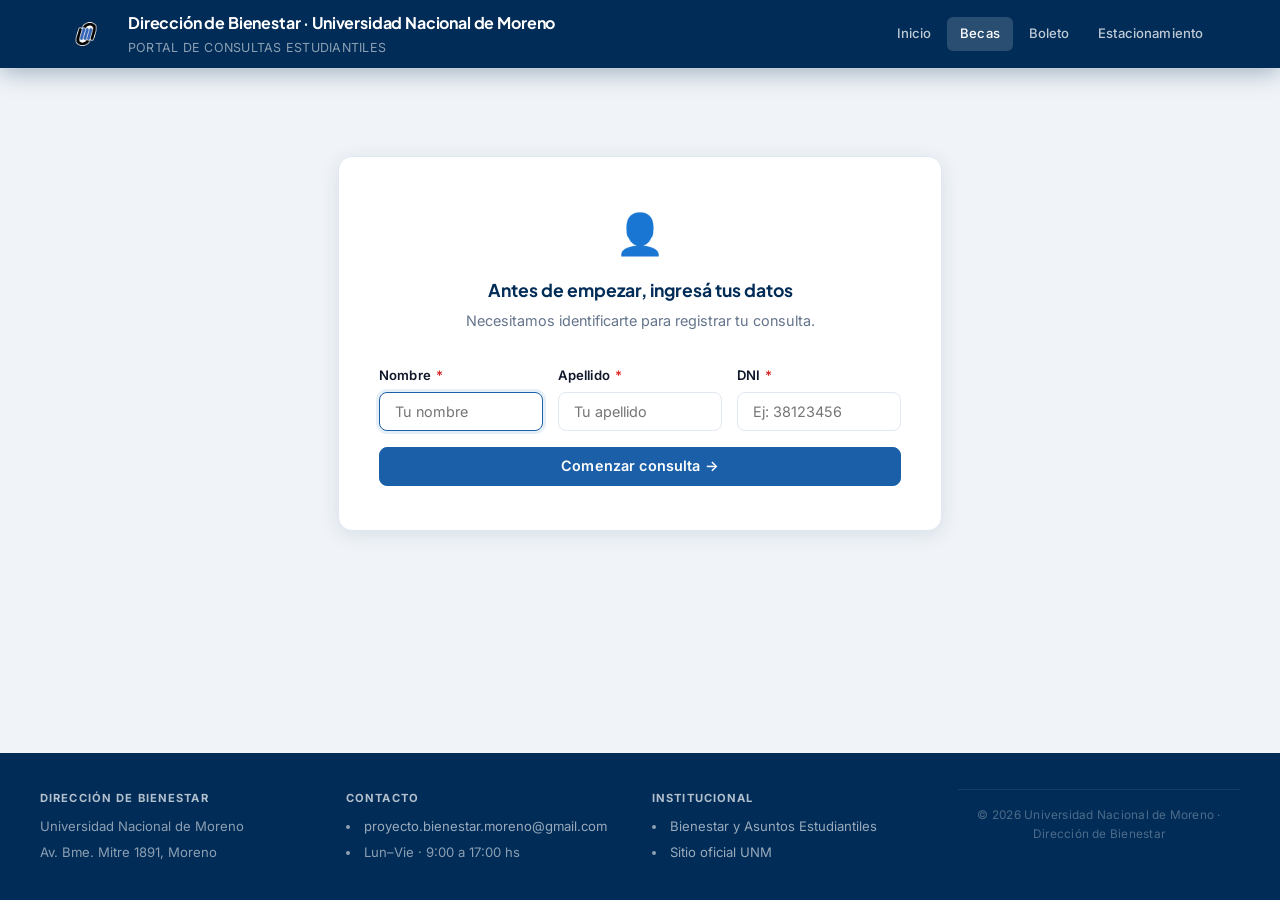
==== becas.html @ 37711847 "proyecto entero" ====
<!DOCTYPE html>
<html lang="es">
<head>
  <meta charset="UTF-8" />
  <meta name="viewport" content="width=device-width, initial-scale=1.0" />
  <title>Becas · Dirección de Bienestar · UNM</title>
  <meta name="description" content="Guía interactiva para consultas sobre becas estudiantiles en la Universidad Nacional de Moreno." />
  <link rel="stylesheet" href="css/styles.css" />
</head>
<body>

  <!-- ===== HEADER ===== -->
  <header class="site-header">
    <div class="header-inner">
      <img
        src="logo.png"
        alt="Universidad Nacional de Moreno"
        class="header-logo"
        onerror="this.style.display='none'; document.getElementById('logo-placeholder').style.display='flex';"
      />
      <div id="logo-placeholder" class="header-logo-placeholder" style="display:none;">🎓</div>
      <div class="header-titles">
        <div class="title">Dirección de Bienestar · Universidad Nacional de Moreno</div>
        <div class="subtitle">Portal de Consultas Estudiantiles</div>
      </div>
      <nav class="header-nav" aria-label="Navegación principal">
        <a href="index.html">Inicio</a>
        <a href="becas.html" class="active">Becas</a>
        <a href="boleto.html">Boleto</a>
        <a href="estacionamiento.html">Estacionamiento</a>
      </nav>
      <button class="header-menu-btn" id="menu-btn" aria-label="Abrir menú">
        <span></span><span></span><span></span>
      </button>
    </div>
  </header>
  <nav class="mobile-nav" id="mobile-nav" aria-label="Menú mobile">
    <a href="index.html">Inicio</a>
    <a href="becas.html" class="active">Becas</a>
    <a href="boleto.html">Boleto</a>
    <a href="estacionamiento.html">Estacionamiento</a>
  </nav>

  <!-- ===== MAIN ===== -->
  <main>
    <div class="wizard-page">

      <!-- Volver -->
      <div id="wizard-wrapper">

      <button class="wizard-back" onclick="history.back()" aria-label="Volver a la página anterior">
        Volver
      </button>

      <!-- Título del flujo -->
      <div class="wizard-header">
        <h2>🎓 Becas Estudiantiles</h2>
        <p>Respondé las siguientes preguntas para saber si cumplís los requisitos y cómo inscribirte.</p>
      </div>

      <!-- Contenedor del wizard (se renderiza con JS) -->
      <div id="wizard-container" aria-live="polite"></div>

      <!-- Formulario de escalada: solo descripción (datos ya cargados al inicio) -->
      <section id="contact-form-section" class="form-section hidden" aria-label="Formulario de contacto">
        <h3>Contactar a la Dirección de Bienestar</h3>
        <p>Describí tu consulta y el equipo se comunicará con vos a la brevedad.</p>

        <form id="contact-form" novalidate>
          <!-- Campos ocultos prellenados por JS con los datos de sesión -->
          <input type="hidden" name="nombre"   />
          <input type="hidden" name="apellido" />
          <input type="hidden" name="dni"      />
          <input type="hidden" name="area" value="Becas" />

          <div class="form-grid">
            <div class="form-group full">
              <label for="descripcion">¿Cuál es tu consulta? <span class="req">*</span></label>
              <textarea id="descripcion" name="descripcion" rows="5"
                placeholder="Describí tu consulta sobre becas con el mayor detalle posible..." required></textarea>
              <span class="field-error" data-error="descripcion">Describí tu consulta.</span>
            </div>
          </div>

          <div class="form-submit">
            <button type="submit" class="btn btn-primary">Enviar consulta</button>
            <span class="form-mail-hint">
              O escribinos a
              <a href="mailto:proyecto.bienestar.moreno@gmail.com">proyecto.bienestar.moreno@gmail.com</a>
            </span>
          </div>
        </form>

        <div class="form-confirm" role="alert" aria-live="polite">
          <span class="confirm-icon">✅</span>
          <h3>¡Consulta recibida!</h3>
          <p>Tu consulta fue registrada. El equipo de Bienestar se comunicará con vos a la brevedad.</p>
          <a href="index.html" class="btn btn-outline mt-2">Volver al inicio</a>
        </div>
      </section>

      <!-- Volver al inicio siempre disponible -->
      <div class="text-center mt-3">
        <a href="index.html" class="btn btn-ghost btn-sm">← Volver al inicio</a>
      </div>

      </div><!-- fin #wizard-wrapper -->

    </div>
  </main>

  <!-- ===== FOOTER ===== -->
  <footer class="site-footer" role="contentinfo">
    <div class="footer-inner">
      <div class="footer-col">
        <h4>Dirección de Bienestar</h4>
        <p>Universidad Nacional de Moreno</p>
        <p>Av. Bme. Mitre 1891, Moreno</p>
      </div>
      <div class="footer-col">
        <h4>Contacto</h4>
        <li><a href="mailto:proyecto.bienestar.moreno@gmail.com">proyecto.bienestar.moreno@gmail.com</a></li>
        <li>Lun–Vie · 9:00 a 17:00 hs</li>
      </div>
      <div class="footer-col">
        <h4>Institucional</h4>
        <li><a href="https://www.unm.edu.ar/?extension=bienestar-y-asuntos-estudiantiles" target="_blank" rel="noopener">Bienestar y Asuntos Estudiantiles</a></li>
        <li><a href="https://www.unm.edu.ar" target="_blank" rel="noopener">Sitio oficial UNM</a></li>
      </div>
    <div class="footer-bottom">
      © <span id="year"></span> Universidad Nacional de Moreno · Dirección de Bienestar
    </div>
  </footer>

  <script src="js/app.js"></script>
  <script>
    document.getElementById('year').textContent = new Date().getFullYear();

    /* ============================================================
       CONFIGURACIÓN DEL WIZARD — BECAS
       Flujo con información real de Progresar 2026 y Belgrano
       ============================================================ */
    var wizardSteps = [
      {
        // Paso 0 — Elegir tipo de beca
        id: 'p0',
        question: '¿Sobre qué beca querés consultar?',
        options: [
          {
            label: '📘 Beca Progresar',
            next: 1
          },
          {
            label: '🏭 Beca Manuel Belgrano',
            next: 5
          }
        ]
      },

      /* ======= RAMA PROGRESAR ======= */
      {
        // P1 — Edad
        id: 'p1',
        question: 'PROGRESAR · ¿Tenés entre 17 y 35 años? (el límite se extiende a 30 para estudiantes avanzados/as, a 35 para personas con hijos a cargo en hogares monoparentales, y sin límite para personas trans, con discapacidad, refugiadas, indígenas o afrodescendientes)',
        options: [
          {
            label: '✅ Sí',
            next: 2
          },
          {
            label: '❌ No',
            result: {
              type: 'warning',
              icon: '⚠️',
              title: 'Rango de edad no cumplido',
              text: 'La Beca Progresar 2026 tiene límites de edad: entre 17 y 24 años en general, extendido a 30 para estudiantes avanzados/as y hasta 35 para personas con hijos a cargo en hogares monoparentales. Sin límite de edad para personas trans, con discapacidad, refugiadas, de pueblos indígenas o afrodescendientes.'
            }
          }
        ]
      },
      {
        // P2 — Argentino/DNI
        id: 'p2',
        question: 'PROGRESAR · ¿Sos argentino/a nativo/a o naturalizado/a con al menos 5 años de residencia en el país?',
        options: [
          {
            label: '✅ Sí',
            next: 3
          },
          {
            label: '❌ No',
            result: {
              type: 'warning',
              icon: '⚠️',
              title: 'Requisito de nacionalidad no cumplido',
              text: 'La Beca Progresar requiere ser argentino/a nativo/a o naturalizado/a con DNI y al menos 5 años de residencia en el país. Si tenés dudas sobre tu situación migratoria o de residencia, consultá con la Dirección de Bienestar.'
            }
          }
        ]
      },
      {
        // P3 — Ingresos
        id: 'p3',
        question: 'PROGRESAR · ¿Los ingresos de tu grupo familiar son menores a 3 salarios mínimos, vitales y móviles?',
        options: [
          {
            label: '✅ Sí',
            next: 4
          },
          {
            label: '❌ No, superan ese monto',
            result: {
              type: 'warning',
              icon: '⚠️',
              title: 'Ingresos fuera del límite',
              text: 'La Beca Progresar requiere que los ingresos del grupo familiar sean menores a 3 salarios mínimos, vitales y móviles. Si tu situación es límite o tenés dudas sobre el cálculo, consultá con el equipo de Bienestar.'
            }
          }
        ]
      },
      {
        // P4 — Estudiante regular + materias aprobadas
        id: 'p4',
        question: 'PROGRESAR · ¿Sos estudiante regular y tenés al menos 2 materias aprobadas (o estás ingresando sin adeudar materias del nivel medio)?',
        options: [
          {
            label: '✅ Sí',
            result: {
              type: 'success',
              icon: '✅',
              title: 'Cumplís los requisitos de la Beca Progresar',
              text: 'La inscripción 2026 está abierta desde el 6 de abril. Inscribite en: https://www.argentina.gob.ar/educacion/progresar — También podés consultar el reglamento en el Boletín Oficial. Si ya te inscribiste y tenés inconvenientes, contactá a Bienestar.',
              link: 'https://www.argentina.gob.ar/educacion/progresar',
              linkText: 'Ir a inscripción Progresar'
            }
          },
          {
            label: '❌ No',
            result: {
              type: 'warning',
              icon: '⚠️',
              title: 'Regularidad académica requerida',
              text: 'Para acceder a la Beca Progresar necesitás ser egresado/a del nivel medio sin adeudar materias y tener al menos 2 materias aprobadas en la universidad (excepto ingresantes). Consultá con tu departamento académico.'
            }
          }
        ]
      },

      /* ======= RAMA BELGRANO ======= */
      {
        // P5 — Carrera habilitada
        id: 'p5',
        question: 'BELGRANO · ¿Cursás alguna de estas carreras en la UNM: Ingeniería en Electrónica, Licenciatura en Biotecnología, Licenciatura en Gestión Ambiental o Diseño Multimedial?',
        options: [
          {
            label: '✅ Sí, curso una de esas carreras',
            next: 6
          },
          {
            label: '❌ No, curso otra carrera',
            result: {
              type: 'warning',
              icon: '⚠️',
              title: 'Carrera no habilitada para Belgrano',
              text: 'Las Becas "Manuel Belgrano" están destinadas a carreras estratégicas vinculadas a alimentos, ambiente, computación, energía, minería, movilidad y ciencias básicas. En la UNM aplica solo para: Ingeniería en Electrónica, Biotecnología, Gestión Ambiental y Diseño Multimedial. Podés consultar sobre otras becas disponibles con el equipo de Bienestar.',
              showForm: true
            }
          }
        ]
      },
      {
        // P6 — Período de inscripción
        id: 'p6',
        question: 'BELGRANO · ¿Ya revisaste que la inscripción esté abierta? (La convocatoria 2026 cerró el 3 de abril)',
        options: [
          {
            label: '✅ Sí, quiero inscribirme',
            result: {
              type: 'info',
              icon: 'ℹ️',
              title: 'Inscripción Beca Manuel Belgrano',
              text: 'La convocatoria 2026 tuvo fecha límite el 3 de abril. Si la inscripción ya cerró, podés anotarte para la próxima convocatoria o consultar si hay extensiones de plazo. Inscripción en: https://becasmanuelbelgrano.educacion.gob.ar',
              link: 'https://becasmanuelbelgrano.educacion.gob.ar/ingreso_postulantes.php',
              linkText: 'Ir al portal de Belgrano'
            }
          },
          {
            label: '❌ Tengo dudas sobre el estado',
            result: {
              type: 'success',
              icon: '✅',
              title: 'Consultá con Bienestar',
              text: 'El equipo de Bienestar puede orientarte sobre el estado de la convocatoria, próximas fechas o cómo seguir el proceso de tu postulación.',
              showForm: true
            }
          }
        ]
      },
      {
        // P7 — Estudiante regular
        id: 'p7',
        question: 'BELGRANO · ¿Sos estudiante regular de la UNM?',
        options: [
          {
            label: '✅ Sí',
            result: {
              type: 'success',
              icon: '✅',
              title: 'Cumplís los requisitos de la Beca Belgrano',
              text: 'Podés postularte a la Beca "Manuel Belgrano" en becasmanuelbelgrano.educacion.gob.ar. Esta beca promueve el ingreso, continuidad y graduación en carreras estratégicas para el desarrollo del país. Si ya te postulaste y tenés inconvenientes, completá el formulario para que Bienestar te asista.',
              link: 'https://becasmanuelbelgrano.educacion.gob.ar/ingreso_postulantes.php',
              linkText: 'Ir a la inscripción'
            }
          },
          {
            label: '❌ No',
            result: {
              type: 'warning',
              icon: '⚠️',
              title: 'Regularidad académica requerida',
              text: 'Para acceder a la Beca "Manuel Belgrano" necesitás ser estudiante regular de la UNM. Consultá con tu departamento académico sobre cómo regularizar tu situación.'
            }
          }
        ]
      }
    ];

    initWizard(wizardSteps, 'wizard-container', 4, 'Becas');
    initContactForm('contact-form', 'Becas');

    // Mostrar pantalla de identificación al inicio; el wizard arranca después
    mostrarPantallaIdentificacion('wizard-wrapper', function () {
      initWizard(wizardSteps, 'wizard-container', 4, 'Becas');
      initContactForm('contact-form', 'Becas');
    });
  </script>
</body>
</html>
---- css/styles.css ----
/* ============================================================
   Dirección de Bienestar · Universidad Nacional de Moreno
   ============================================================ */

@import url('https://fonts.googleapis.com/css2?family=Inter:wght@300;400;500;600;700;800&family=Plus+Jakarta+Sans:wght@400;500;600;700;800&display=swap');

/* ============================================================
   VARIABLES
   ============================================================ */
:root {
  /* Marca */
  --azul-institucional: #012c57;
  --azul-medio:         #1a5fa8;
  --azul-claro:         #2e7dd1;
  --azul-acento:        #3a8fe8;
  --blanco:             #ffffff;
  --negro:              #0f172a;

  /* Fondos */
  --fondo-base:         #f0f4f8;
  --fondo-card:         #ffffff;
  --fondo-sutil:        #f8fafc;

  /* Grises */
  --gris-borde:         #e1e8f0;
  --gris-medio:         #cbd5e1;
  --gris-texto:         #64748b;
  --gris-suave:         #94a3b8;

  /* Estados */
  --verde:              #059669;
  --verde-bg:           #ecfdf5;
  --verde-borde:        #a7f3d0;
  --naranja:            #d97706;
  --naranja-bg:         #fffbeb;
  --naranja-borde:      #fde68a;
  --rojo:               #dc2626;
  --rojo-bg:            #fef2f2;

  /* Sombras */
  --sombra-xs:  0 1px 2px rgba(1,44,87,.06);
  --sombra-sm:  0 2px 8px rgba(1,44,87,.08);
  --sombra-md:  0 4px 20px rgba(1,44,87,.10);
  --sombra-lg:  0 12px 40px rgba(1,44,87,.14);
  --sombra-xl:  0 24px 64px rgba(1,44,87,.18);

  /* Forma */
  --radio:      14px;
  --radio-sm:   8px;
  --radio-lg:   20px;
  --trans:      0.2s ease;
}

/* ============================================================
   RESET Y BASE
   ============================================================ */
*, *::before, *::after { box-sizing: border-box; margin: 0; padding: 0; }

html { scroll-behavior: smooth; font-size: 16px; -webkit-font-smoothing: antialiased; }

body {
  font-family: 'Inter', system-ui, sans-serif;
  background: var(--fondo-base);
  color: var(--negro);
  line-height: 1.65;
  min-height: 100vh;
  display: flex;
  flex-direction: column;
}

img { max-width: 100%; display: block; }
a   { color: var(--azul-medio); text-decoration: none; }
a:hover { text-decoration: underline; }
ul  { list-style: none; }

h1 { font-family: 'Plus Jakarta Sans', sans-serif; font-size: clamp(1.6rem, 4vw, 2.4rem); font-weight: 800; line-height: 1.15; letter-spacing: -.02em; }
h2 { font-family: 'Plus Jakarta Sans', sans-serif; font-size: clamp(1.25rem, 3vw, 1.8rem); font-weight: 700; line-height: 1.25; letter-spacing: -.01em; }
h3 { font-family: 'Plus Jakarta Sans', sans-serif; font-size: 1.1rem; font-weight: 700; line-height: 1.35; }
p  { color: var(--gris-texto); }

main { flex: 1; }

.container {
  max-width: 1200px;
  margin: 0 auto;
  padding: 0 1.5rem;
}

.section { padding: 4rem 0; }

/* ============================================================
   HEADER
   ============================================================ */
.site-header {
  background: var(--azul-institucional);
  position: sticky;
  top: 0;
  z-index: 100;
  box-shadow: 0 1px 0 rgba(255,255,255,.08), 0 4px 24px rgba(1,44,87,.35);
}

.header-inner {
  max-width: 1200px;
  margin: 0 auto;
  padding: 0 1.5rem;
  display: flex;
  align-items: center;
  gap: 1.25rem;
  height: 68px;
}

.header-logo {
  height: 44px;
  width: auto;
  flex-shrink: 0;
}

.header-logo-placeholder {
  background: rgba(255,255,255,.12);
  border-radius: 10px;
  width: 44px;
  height: 44px;
  display: flex;
  align-items: center;
  justify-content: center;
  font-size: 1.35rem;
  flex-shrink: 0;
}

.header-titles { flex: 1; min-width: 0; }

.header-titles .title {
  font-family: 'Plus Jakarta Sans', sans-serif;
  font-size: clamp(.82rem, 2.2vw, 1rem);
  font-weight: 700;
  color: var(--blanco);
  white-space: nowrap;
  overflow: hidden;
  text-overflow: ellipsis;
  letter-spacing: -.01em;
}

.header-titles .subtitle {
  font-size: clamp(.68rem, 1.8vw, .78rem);
  color: rgba(255,255,255,.55);
  font-weight: 400;
  margin-top: 2px;
  letter-spacing: .02em;
  text-transform: uppercase;
}

.header-nav {
  display: flex;
  gap: .2rem;
  align-items: center;
}

.header-nav a {
  color: rgba(255,255,255,.75);
  font-size: .82rem;
  font-weight: 500;
  padding: .4rem .8rem;
  border-radius: 6px;
  transition: background var(--trans), color var(--trans);
  white-space: nowrap;
  letter-spacing: .01em;
}

.header-nav a:hover,
.header-nav a.active {
  background: rgba(255,255,255,.12);
  color: var(--blanco);
  text-decoration: none;
}

.header-nav a.active {
  background: rgba(255,255,255,.16);
  color: var(--blanco);
}

/* ============================================================
   HERO
   ============================================================ */
.hero {
  background: var(--azul-institucional);
  color: var(--blanco);
  padding: 2.75rem 1.5rem 3.25rem;
  text-align: center;
  position: relative;
  overflow: hidden;
}

/* Círculo decorativo fondo */
.hero::before {
  content: '';
  position: absolute;
  top: -120px;
  right: -120px;
  width: 480px;
  height: 480px;
  background: radial-gradient(circle, rgba(58,143,232,.18) 0%, transparent 70%);
  pointer-events: none;
}

.hero::after {
  content: '';
  position: absolute;
  bottom: -80px;
  left: -80px;
  width: 360px;
  height: 360px;
  background: radial-gradient(circle, rgba(26,95,168,.25) 0%, transparent 70%);
  pointer-events: none;
}

.hero-content {
  position: relative;
  max-width: 680px;
  margin: 0 auto;
  z-index: 1;
}

/* Chip sobre el título */
.hero-chip {
  display: inline-flex;
  align-items: center;
  gap: .5rem;
  background: rgba(255,255,255,.1);
  border: 1px solid rgba(255,255,255,.18);
  border-radius: 99px;
  padding: .28rem .9rem;
  font-size: .72rem;
  font-weight: 600;
  color: rgba(255,255,255,.85);
  letter-spacing: .04em;
  text-transform: uppercase;
  margin-bottom: .85rem;
}

.hero h1 {
  color: var(--blanco);
  margin-bottom: .6rem;
  font-size: clamp(1.4rem, 3.5vw, 2rem);
  text-shadow: 0 2px 12px rgba(1,44,87,.3);
}

.hero p {
  color: rgba(255,255,255,.75);
  font-size: .97rem;
  line-height: 1.65;
  max-width: 520px;
  margin: 0 auto;
}

/* Línea decorativa bajo el hero */
.hero-divider {
  position: absolute;
  bottom: 0;
  left: 0;
  right: 0;
  height: 4px;
  background: linear-gradient(90deg, transparent, var(--azul-acento), var(--azul-claro), transparent);
  opacity: .6;
}

/* ============================================================
   CARDS HOME
   ============================================================ */
.cards-grid {
  display: grid;
  grid-template-columns: repeat(auto-fit, minmax(290px, 1fr));
  gap: 1.5rem;
  padding: 3rem 0 1.5rem;
}

.card {
  background: var(--fondo-card);
  border-radius: var(--radio);
  box-shadow: var(--sombra-sm);
  padding: 2rem 1.75rem;
  display: flex;
  flex-direction: column;
  align-items: flex-start;
  gap: .85rem;
  border: 1.5px solid var(--gris-borde);
  transition: transform var(--trans), box-shadow var(--trans), border-color var(--trans);
  cursor: pointer;
  text-decoration: none;
  color: inherit;
  position: relative;
  overflow: hidden;
}

/* Línea de acento superior en hover */
.card::before {
  content: '';
  position: absolute;
  top: 0; left: 0; right: 0;
  height: 3px;
  background: linear-gradient(90deg, var(--azul-institucional), var(--azul-acento));
  opacity: 0;
  transition: opacity var(--trans);
}

.card:hover {
  transform: translateY(-5px);
  box-shadow: var(--sombra-lg);
  border-color: var(--azul-claro);
  text-decoration: none;
}

.card:hover::before { opacity: 1; }

.card-icon {
  font-size: 2rem;
  background: linear-gradient(135deg, #e8f1fb, #dbeafe);
  width: 60px;
  height: 60px;
  border-radius: 12px;
  display: flex;
  align-items: center;
  justify-content: center;
  border: 1px solid rgba(26,95,168,.12);
}

.card-title {
  font-family: 'Plus Jakarta Sans', sans-serif;
  font-size: 1.15rem;
  font-weight: 700;
  color: var(--azul-institucional);
  letter-spacing: -.01em;
}

.card-desc {
  color: var(--gris-texto);
  font-size: .9rem;
  flex: 1;
  line-height: 1.65;
}

.card-link {
  color: var(--azul-medio);
  font-size: .85rem;
  font-weight: 600;
  display: inline-flex;
  align-items: center;
  gap: .3rem;
  margin-top: .25rem;
  transition: gap var(--trans);
}

.card-link::after { content: '→'; }
.card:hover .card-link { gap: .5rem; }

/* ============================================================
   SECCIÓN INTRO HOME
   ============================================================ */
.section-intro {
  margin-bottom: .5rem;
}

.section-intro h2 { color: var(--azul-institucional); margin-bottom: .4rem; }
.section-intro p  { font-size: .95rem; }

/* Separador decorativo */
.section-divider {
  width: 48px;
  height: 3px;
  background: linear-gradient(90deg, var(--azul-institucional), var(--azul-acento));
  border-radius: 99px;
  margin: .75rem 0 0;
}

/* ============================================================
   CTA BANNER
   ============================================================ */
.cta-banner {
  background: linear-gradient(135deg, var(--azul-institucional) 0%, var(--azul-medio) 100%);
  border-radius: var(--radio);
  padding: 2.5rem 2.25rem;
  display: flex;
  align-items: center;
  justify-content: space-between;
  gap: 1.75rem;
  flex-wrap: wrap;
  margin-bottom: 3.5rem;
  position: relative;
  overflow: hidden;
}

.cta-banner::after {
  content: '';
  position: absolute;
  right: -60px;
  top: -60px;
  width: 220px;
  height: 220px;
  background: radial-gradient(circle, rgba(255,255,255,.07) 0%, transparent 70%);
  pointer-events: none;
}

.cta-banner h3 {
  color: var(--blanco);
  font-size: 1.2rem;
  margin-bottom: .3rem;
}

.cta-banner p {
  color: rgba(255,255,255,.7);
  font-size: .92rem;
  max-width: 480px;
}

.cta-banner p a {
  color: rgba(255,255,255,.9);
  text-decoration: underline;
  text-underline-offset: 2px;
}

.cta-banner .btn-primary {
  background: var(--blanco);
  color: var(--azul-institucional);
  border-color: var(--blanco);
  white-space: nowrap;
  font-weight: 700;
  flex-shrink: 0;
}

.cta-banner .btn-primary:hover {
  background: rgba(255,255,255,.9);
  border-color: rgba(255,255,255,.9);
  color: var(--azul-institucional);
}

/* ============================================================
   BOTONES
   ============================================================ */
.btn {
  display: inline-flex;
  align-items: center;
  justify-content: center;
  gap: .5rem;
  padding: .72rem 1.5rem;
  border-radius: var(--radio-sm);
  font-family: 'Inter', sans-serif;
  font-size: .9rem;
  font-weight: 600;
  cursor: pointer;
  border: 1.5px solid transparent;
  transition: all var(--trans);
  text-decoration: none;
  line-height: 1;
  white-space: nowrap;
  letter-spacing: .01em;
}

.btn-primary {
  background: var(--azul-medio);
  color: var(--blanco);
  border-color: var(--azul-medio);
}
.btn-primary:hover {
  background: var(--azul-institucional);
  border-color: var(--azul-institucional);
  color: var(--blanco);
  text-decoration: none;
  transform: translateY(-1px);
  box-shadow: 0 4px 12px rgba(1,44,87,.25);
}

.btn-outline {
  background: transparent;
  color: var(--azul-medio);
  border-color: var(--azul-medio);
}
.btn-outline:hover {
  background: var(--azul-medio);
  color: var(--blanco);
  text-decoration: none;
}

.btn-ghost {
  background: transparent;
  color: var(--gris-texto);
  border-color: var(--gris-borde);
}
.btn-ghost:hover {
  background: var(--fondo-sutil);
  color: var(--negro);
  text-decoration: none;
}

.btn-sm  { padding: .42rem .85rem; font-size: .8rem; }
.btn-lg  { padding: .9rem 2rem; font-size: .97rem; }

.btn-warning { background: transparent; color: #b45309; border-color: #d97706; }
.btn-warning:hover { background: #d97706; color: var(--blanco); text-decoration: none; }

.btn-danger { background: transparent; color: var(--rojo); border-color: var(--rojo); }
.btn-danger:hover { background: var(--rojo); color: var(--blanco); text-decoration: none; }

/* ============================================================
   FOOTER
   ============================================================ */
.site-footer {
  background: var(--azul-institucional);
  color: rgba(255,255,255,.7);
  padding: 2.25rem 1.5rem 0;
  margin-top: auto;
}

.footer-inner {
  max-width: 1200px;
  margin: 0 auto;
  display: grid;
  grid-template-columns: repeat(auto-fit, minmax(185px, 1fr));
  gap: 1.5rem;
  padding-bottom: 2rem;
}

.footer-col h4 {
  color: var(--blanco);
  font-size: .7rem;
  font-weight: 700;
  text-transform: uppercase;
  letter-spacing: .1em;
  margin-bottom: .65rem;
  opacity: .7;
}

.footer-col p,
.footer-col li {
  font-size: .82rem;
  color: rgba(255,255,255,.55);
  margin-bottom: .35rem;
  line-height: 1.5;
}

.footer-col a {
  color: rgba(255,255,255,.6);
  transition: color var(--trans);
}
.footer-col a:hover {
  color: var(--blanco);
  text-decoration: none;
}

.footer-bottom {
  max-width: 1200px;
  margin: 0 auto;
  padding: 1rem 0;
  border-top: 1px solid rgba(255,255,255,.08);
  text-align: center;
  font-size: .74rem;
  color: rgba(255,255,255,.3);
  letter-spacing: .02em;
}

/* ============================================================
   WIZARD
   ============================================================ */
.wizard-page {
  max-width: 700px;
  margin: 0 auto;
  padding: 2.5rem 1.5rem 5rem;
}

.wizard-back {
  display: inline-flex;
  align-items: center;
  gap: .45rem;
  color: var(--gris-texto);
  font-size: .84rem;
  font-weight: 500;
  margin-bottom: 2rem;
  cursor: pointer;
  background: none;
  border: none;
  font-family: inherit;
  padding: 0;
  transition: color var(--trans);
}
.wizard-back:hover { color: var(--azul-medio); }
.wizard-back::before { content: '←'; font-size: 1rem; }

.wizard-header { margin-bottom: 2rem; }
.wizard-header h2 {
  color: var(--azul-institucional);
  margin-bottom: .4rem;
}
.wizard-header p { font-size: .92rem; }

/* Barra de progreso */
.progress-bar-wrap { margin-bottom: 2rem; }

.progress-label {
  display: flex;
  justify-content: space-between;
  font-size: .76rem;
  color: var(--gris-suave);
  margin-bottom: .5rem;
  font-weight: 500;
  letter-spacing: .02em;
  text-transform: uppercase;
}

.progress-track {
  height: 4px;
  background: var(--gris-borde);
  border-radius: 99px;
  overflow: hidden;
}

.progress-fill {
  height: 100%;
  background: linear-gradient(90deg, var(--azul-institucional), var(--azul-acento));
  border-radius: 99px;
  transition: width .45s cubic-bezier(.4,0,.2,1);
}

/* Tarjeta de pregunta */
.wizard-card {
  background: var(--blanco);
  border-radius: var(--radio);
  box-shadow: var(--sombra-md);
  padding: 2.5rem 2.25rem;
  border: 1.5px solid var(--gris-borde);
  animation: slideUp .3s ease both;
}

@keyframes slideUp {
  from { opacity: 0; transform: translateY(12px); }
  to   { opacity: 1; transform: translateY(0); }
}

.wizard-question {
  font-family: 'Plus Jakarta Sans', sans-serif;
  font-size: 1.1rem;
  font-weight: 700;
  color: var(--azul-institucional);
  line-height: 1.5;
  margin-bottom: 1.75rem;
}

.wizard-options {
  display: flex;
  gap: .85rem;
  flex-wrap: wrap;
}

.wizard-options .btn {
  flex: 1;
  min-width: 120px;
  justify-content: center;
  padding: .85rem 1.25rem;
  font-size: .92rem;
  border-radius: var(--radio-sm);
}

.duda-btn-wrap {
  margin-top: 1.5rem;
  padding-top: 1.25rem;
  border-top: 1px solid var(--gris-borde);
  display: flex;
  align-items: center;
  gap: 1rem;
  flex-wrap: wrap;
}

.duda-btn-wrap span {
  font-size: .82rem;
  color: var(--gris-suave);
}

/* Mensajes de resultado */
.wizard-result { animation: slideUp .3s ease both; }

.result-box {
  border-radius: var(--radio);
  padding: 1.5rem 1.75rem;
  margin-bottom: 1rem;
  display: flex;
  gap: 1rem;
  align-items: flex-start;
  border-width: 1.5px;
  border-style: solid;
}

.result-box.warning { background: var(--naranja-bg); border-color: var(--naranja-borde); }
.result-box.success { background: var(--verde-bg);   border-color: var(--verde-borde); }
.result-box.info    { background: #eff6ff;            border-color: #bfdbfe; }

.result-icon { font-size: 1.5rem; line-height: 1; flex-shrink: 0; margin-top: .1rem; }

.result-content h3 { font-size: .95rem; font-weight: 700; margin-bottom: .3rem; }

.result-box.warning .result-content h3 { color: #92400e; }
.result-box.success .result-content h3 { color: #065f46; }
.result-box.info    .result-content h3 { color: #1e40af; }

.result-box.warning .result-content p { color: #78350f; font-size: .88rem; }
.result-box.success .result-content p { color: #047857; font-size: .88rem; }
.result-box.info    .result-content p { color: #1d4ed8; font-size: .88rem; }

.result-actions {
  display: flex;
  gap: .85rem;
  flex-wrap: wrap;
  margin-top: 1.25rem;
}

/* ============================================================
   FORMULARIO DE CONTACTO
   ============================================================ */
.form-section {
  background: var(--blanco);
  border-radius: var(--radio);
  box-shadow: var(--sombra-md);
  padding: 2.25rem 2rem;
  margin-top: 1.5rem;
  border: 1.5px solid var(--gris-borde);
  animation: slideUp .3s ease both;
}

.form-section h3 { color: var(--azul-institucional); margin-bottom: .3rem; }
.form-section > p { color: var(--gris-texto); margin-bottom: 1.75rem; font-size: .9rem; }

.form-grid {
  display: grid;
  grid-template-columns: 1fr 1fr;
  gap: 1rem;
}

.form-group {
  display: flex;
  flex-direction: column;
  gap: .35rem;
}

.form-group.full { grid-column: 1 / -1; }

label {
  font-size: .82rem;
  font-weight: 600;
  color: var(--negro);
  letter-spacing: .01em;
}

label .req { color: var(--rojo); margin-left: 2px; }

input, select, textarea {
  font-family: 'Inter', sans-serif;
  font-size: .9rem;
  padding: .62rem .95rem;
  border: 1.5px solid var(--gris-borde);
  border-radius: var(--radio-sm);
  background: var(--blanco);
  color: var(--negro);
  transition: border-color var(--trans), box-shadow var(--trans);
  outline: none;
  width: 100%;
}

input:focus, select:focus, textarea:focus {
  border-color: var(--azul-medio);
  box-shadow: 0 0 0 3px rgba(26,95,168,.1);
}

input.error, select.error, textarea.error { border-color: var(--rojo); }

textarea { resize: vertical; min-height: 120px; }

.field-error { font-size: .76rem; color: var(--rojo); display: none; }
.field-error.visible { display: block; }

.form-submit {
  margin-top: 1rem;
  display: flex;
  align-items: center;
  gap: 1rem;
  flex-wrap: wrap;
}

.form-mail-hint { font-size: .78rem; color: var(--gris-texto); }
.form-mail-hint a { color: var(--azul-medio); }

.form-confirm {
  display: none;
  flex-direction: column;
  align-items: center;
  text-align: center;
  gap: .85rem;
  padding: 2rem 0 .5rem;
  animation: slideUp .3s ease both;
}
.form-confirm.visible { display: flex; }
.form-confirm .confirm-icon { font-size: 3rem; }
.form-confirm h3 { color: var(--verde); }
.form-confirm p  { font-size: .9rem; }

/* ============================================================
   ESTACIONAMIENTO — Selección vehículo
   ============================================================ */
.vehicle-grid {
  display: grid;
  grid-template-columns: repeat(3, 1fr);
  gap: 1rem;
  margin: 1.5rem 0 1.75rem;
}

.vehicle-card {
  background: var(--blanco);
  border: 1.5px solid var(--gris-borde);
  border-radius: var(--radio);
  padding: 1.75rem 1rem;
  text-align: center;
  cursor: pointer;
  transition: all var(--trans);
  display: flex;
  flex-direction: column;
  align-items: center;
  gap: .6rem;
  font-family: inherit;
}

.vehicle-card:hover {
  border-color: var(--azul-medio);
  box-shadow: var(--sombra-md);
  transform: translateY(-3px);
  background: #f0f6ff;
}

.vehicle-card .v-icon  { font-size: 2.25rem; }
.vehicle-card .v-label { font-weight: 600; font-size: .88rem; color: var(--azul-institucional); }

/* ============================================================
   IDENTIFICACIÓN INICIAL
   ============================================================ */
.ident-screen {
  max-width: 680px;
  margin: 3rem auto;
  padding: 0 1.5rem;
  animation: slideUp .3s ease both;
}

.ident-screen-card {
  background: var(--blanco);
  border-radius: var(--radio);
  box-shadow: var(--sombra-md);
  padding: 2.75rem 2.5rem;
  text-align: center;
  border: 1.5px solid var(--gris-borde);
}

.ident-screen-icon { font-size: 2.5rem; margin-bottom: .75rem; }

.ident-screen-card h3 {
  color: var(--azul-institucional);
  margin-bottom: .4rem;
}

.ident-screen-card > p {
  color: var(--gris-texto);
  margin-bottom: 2rem;
  font-size: .9rem;
}

.ident-grid {
  display: grid;
  grid-template-columns: 1fr 1fr 1fr;
  gap: .9rem;
  text-align: left;
}

.ident-ok {
  background: var(--verde-bg);
  border: 1.5px solid var(--verde-borde);
  border-radius: var(--radio-sm);
  padding: .65rem 1rem;
  font-size: .87rem;
  color: #065f46 !important;
  margin-top: .85rem;
  animation: slideUp .2s ease both;
}

.ident-prefill-banner {
  background: var(--verde-bg);
  border: 1.5px solid var(--verde-borde);
  border-radius: var(--radio-sm);
  padding: .6rem 1rem;
  font-size: .87rem;
  color: #065f46;
  margin-bottom: 1.25rem;
}

/* ============================================================
   ADMIN PANEL
   ============================================================ */
.admin-login {
  min-height: 100vh;
  display: flex;
  align-items: center;
  justify-content: center;
  background: var(--fondo-base);
  padding: 1.5rem;
}

.login-box {
  background: var(--blanco);
  border-radius: var(--radio);
  box-shadow: var(--sombra-xl);
  padding: 2.75rem 2.5rem;
  width: 100%;
  max-width: 390px;
  text-align: center;
  border: 1.5px solid var(--gris-borde);
}

.login-box .login-icon { font-size: 2.75rem; margin-bottom: 1rem; display: block; }
.login-box h2 { color: var(--azul-institucional); margin-bottom: .3rem; }
.login-box > p { margin-bottom: 1.75rem; font-size: .9rem; }

.login-error {
  display: none;
  background: var(--rojo-bg);
  border: 1.5px solid #fca5a5;
  border-radius: var(--radio-sm);
  padding: .6rem .9rem;
  font-size: .84rem;
  color: var(--rojo);
  margin-bottom: .9rem;
  text-align: left;
}
.login-error.visible { display: block; }

.admin-panel { display: none; }
.admin-panel.visible { display: block; min-height: 100vh; }

.admin-header {
  background: var(--azul-institucional);
  color: var(--blanco);
  padding: 1rem 2rem;
  display: flex;
  align-items: center;
  justify-content: space-between;
  gap: 1rem;
  flex-wrap: wrap;
  box-shadow: 0 2px 12px rgba(1,44,87,.3);
}

.admin-header h1 {
  font-size: 1rem;
  color: var(--blanco);
  font-family: 'Plus Jakarta Sans', sans-serif;
  font-weight: 700;
}

.admin-toolbar {
  background: var(--blanco);
  border-bottom: 1px solid var(--gris-borde);
  padding: .85rem 2rem;
  display: flex;
  align-items: center;
  gap: .75rem;
  flex-wrap: wrap;
}

.admin-stats {
  display: flex;
  gap: 1rem;
  padding: 1.25rem 2rem;
  flex-wrap: wrap;
  background: var(--fondo-base);
  border-bottom: 1px solid var(--gris-borde);
}

.stat-chip {
  background: var(--blanco);
  border-radius: var(--radio-sm);
  padding: .85rem 1.5rem;
  box-shadow: var(--sombra-xs);
  text-align: center;
  min-width: 100px;
  border: 1px solid var(--gris-borde);
}

.stat-chip .stat-num {
  font-size: 1.75rem;
  font-weight: 800;
  color: var(--azul-institucional);
  display: block;
  line-height: 1;
  font-family: 'Plus Jakarta Sans', sans-serif;
}

.stat-chip .stat-label {
  font-size: .72rem;
  color: var(--gris-suave);
  font-weight: 600;
  text-transform: uppercase;
  letter-spacing: .05em;
  margin-top: .25rem;
  display: block;
}

.admin-table-wrap {
  padding: 1.5rem 2rem 3rem;
  overflow-x: auto;
}

.admin-table {
  width: 100%;
  border-collapse: collapse;
  background: var(--blanco);
  border-radius: var(--radio);
  overflow: hidden;
  box-shadow: var(--sombra-sm);
  font-size: .84rem;
  min-width: 800px;
  border: 1px solid var(--gris-borde);
}

.admin-table th {
  background: var(--azul-institucional);
  color: rgba(255,255,255,.85);
  padding: .85rem 1rem;
  text-align: left;
  font-weight: 600;
  font-size: .72rem;
  text-transform: uppercase;
  letter-spacing: .06em;
  white-space: nowrap;
}

.admin-table td {
  padding: .85rem 1rem;
  border-bottom: 1px solid var(--fondo-base);
  vertical-align: middle;
  color: var(--negro);
}

.admin-table tr:last-child td { border-bottom: none; }
.admin-table tr:hover td { background: #f5f9ff; }

.admin-table .desc-cell {
  max-width: 240px;
  white-space: normal;
  word-break: break-word;
  font-size: .8rem;
  color: var(--gris-texto);
  line-height: 1.5;
}

.badge {
  display: inline-flex;
  align-items: center;
  padding: .22rem .6rem;
  border-radius: 99px;
  font-size: .72rem;
  font-weight: 700;
  letter-spacing: .02em;
}

.badge-pendiente   { background: #fef3c7; color: #92400e; }
.badge-proceso     { background: #dbeafe; color: #1e40af; }
.badge-resuelto    { background: #d1fae5; color: #065f46; }
.badge-escalada    { background: #fee2e2; color: #991b1b; }
.badge-autogestion { background: #dcfce7; color: #166534; }

.status-select {
  font-size: .8rem;
  padding: .3rem .55rem;
  border-radius: var(--radio-sm);
  border: 1.5px solid var(--gris-borde);
  cursor: pointer;
  font-family: inherit;
  background: var(--blanco);
  color: var(--negro);
}

.empty-state {
  text-align: center;
  padding: 3.5rem;
  color: var(--gris-texto);
}
.empty-state .empty-icon { font-size: 2.75rem; margin-bottom: .75rem; display: block; }
.loading-state {
  text-align: center;
  padding: 3rem;
  color: var(--gris-suave);
  font-size: .9rem;
}

/* ============================================================
   UTILIDADES
   ============================================================ */
.hidden      { display: none !important; }
.text-center { text-align: center; }
.mt-1 { margin-top: .5rem; }
.mt-2 { margin-top: 1rem; }
.mt-3 { margin-top: 1.5rem; }

/* ============================================================
   RESPONSIVE
   ============================================================ */
@media (max-width: 768px) {
  .header-nav          { display: none; }
  .cards-grid          { grid-template-columns: 1fr; gap: 1rem; }
  .form-grid           { grid-template-columns: 1fr; }
  .form-group.full     { grid-column: auto; }
  .wizard-card         { padding: 1.5rem 1.25rem; }
  .wizard-options      { flex-direction: column; }
  .wizard-options .btn { width: 100%; }
  .cta-banner          { flex-direction: column; text-align: center; gap: 1.25rem; }
  .cta-banner p        { max-width: 100%; }
  .admin-table-wrap    { padding: 1rem; }
  .admin-stats         { padding: 1rem; gap: .75rem; }
  .admin-toolbar       { padding: .75rem 1rem; gap: .5rem; }
  .footer-inner        { grid-template-columns: 1fr 1fr; gap: 1.5rem; }
  .stat-chip           { min-width: 80px; padding: .7rem 1rem; }
  .ident-grid          { grid-template-columns: 1fr; }
  .vehicle-grid        { grid-template-columns: repeat(3, 1fr); gap: .75rem; }
  .vehicle-card        { padding: 1.25rem .5rem; }
  .vehicle-card .v-icon { font-size: 1.75rem; }
  .result-actions      { flex-direction: column; }
  .result-actions .btn { width: 100%; justify-content: center; }
  .wizard-page         { padding: 1.75rem 1rem 3.5rem; }
  .section             { padding: 2.5rem 0; }
}

@media (max-width: 540px) {
  .hero              { padding: 2rem 1rem 2.5rem; }
  .hero-chip         { font-size: .65rem; padding: .25rem .75rem; }
  .section           { padding: 2rem 0; }
  .wizard-page       { padding: 1.25rem 1rem 3rem; }
  .vehicle-grid      { grid-template-columns: 1fr; }
  .login-box         { padding: 2rem 1.25rem; }
  .admin-header      { padding: .9rem 1rem; flex-direction: column; align-items: flex-start; gap: .75rem; }
  .ident-screen-card { padding: 1.75rem 1.25rem; }
  .footer-inner      { grid-template-columns: 1fr; gap: 1.25rem; }
  .cards-grid        { padding: 1.5rem 0 1rem; }
  .cta-banner        { padding: 1.75rem 1.25rem; }
  .wizard-question   { font-size: 1rem; }
  .duda-btn-wrap     { flex-direction: column; align-items: flex-start; gap: .6rem; }
  .form-section      { padding: 1.75rem 1.25rem; }
  .admin-stats       { padding: .75rem; }
  .stat-chip .stat-num { font-size: 1.4rem; }
}

/* ============================================================
   MENÚ HAMBURGUESA MOBILE
   ============================================================ */

.header-menu-btn {
  display: none;
  background: none;
  border: none;
  cursor: pointer;
  padding: .4rem;
  margin-left: auto;
  flex-direction: column;
  gap: 5px;
}

.header-menu-btn span {
  display: block;
  width: 22px;
  height: 2px;
  background: rgba(255,255,255,.85);
  border-radius: 2px;
  transition: all var(--trans);
}

.mobile-nav {
  display: none;
  background: rgba(1,44,87,.98);
  border-top: 1px solid rgba(255,255,255,.08);
}

.mobile-nav.open { display: block; }

.mobile-nav a {
  display: block;
  color: rgba(255,255,255,.8);
  font-size: .92rem;
  font-weight: 500;
  padding: .9rem 1.5rem;
  border-bottom: 1px solid rgba(255,255,255,.06);
  transition: background var(--trans), color var(--trans);
}

.mobile-nav a:last-child { border-bottom: none; }

.mobile-nav a:hover,
.mobile-nav a.active {
  background: rgba(255,255,255,.08);
  color: var(--blanco);
  text-decoration: none;
}

@media (max-width: 768px) {
  .header-menu-btn { display: flex; }
  .header-nav { display: none; }
}
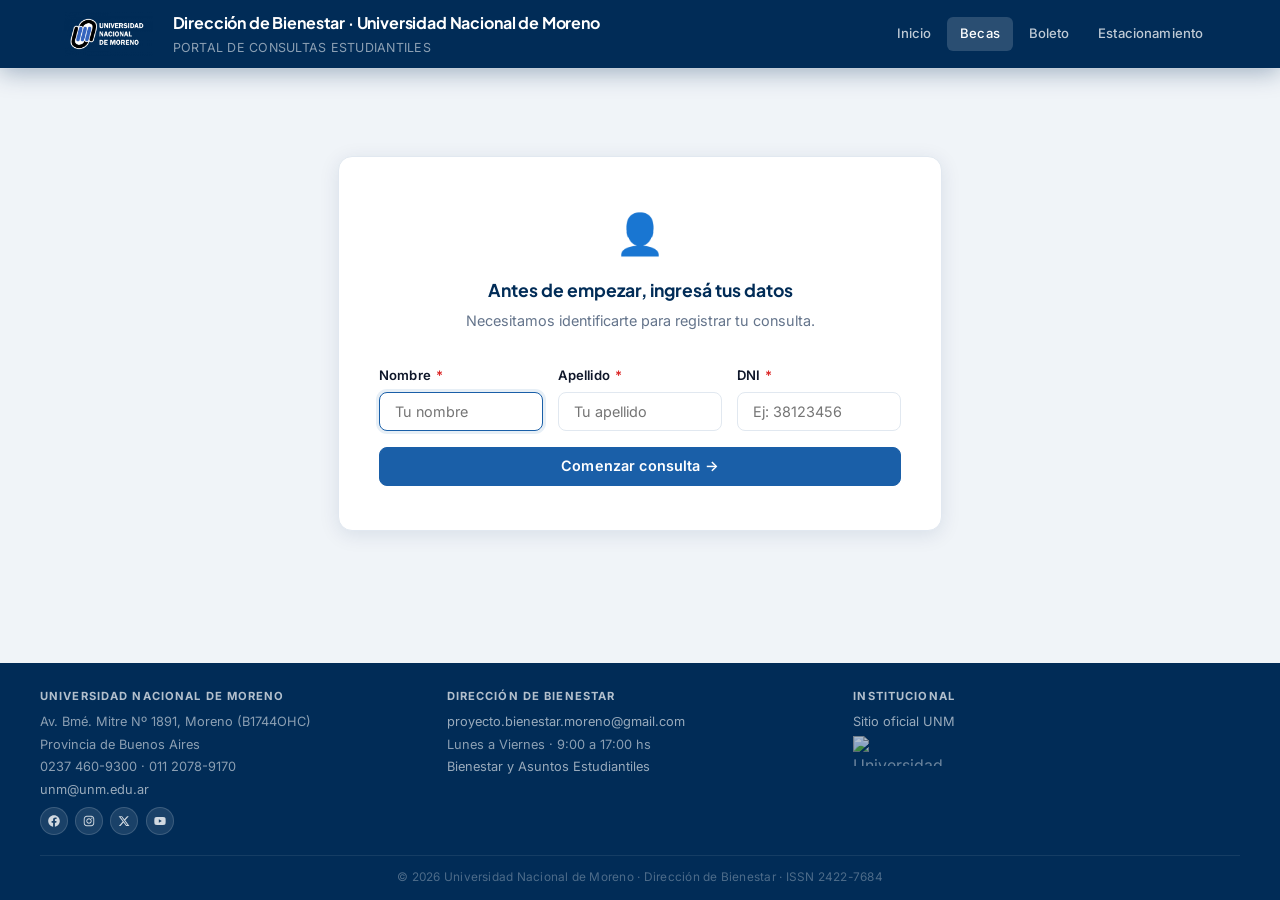
==== commit ee96f118: "actualización actualización 16-6" ====
--- a/becas.html
+++ b/becas.html
@@ -6,6 +6,7 @@
   <title>Becas · Dirección de Bienestar · UNM</title>
   <meta name="description" content="Guía interactiva para consultas sobre becas estudiantiles en la Universidad Nacional de Moreno." />
   <link rel="stylesheet" href="css/styles.css" />
+  <link rel="icon" type="image/png" href="logo2.png" />
 </head>
 <body>
 
@@ -113,22 +114,47 @@
   <footer class="site-footer" role="contentinfo">
     <div class="footer-inner">
       <div class="footer-col">
+        <h4>Universidad Nacional de Moreno</h4>
+        <p>Av. Bmé. Mitre Nº 1891, Moreno (B1744OHC)</p>
+        <p>Provincia de Buenos Aires</p>
+        <p>0237 460-9300 · 011 2078-9170</p>
+        <p><a href="mailto:unm@unm.edu.ar">unm@unm.edu.ar</a></p>
+        <div class="footer-social" aria-label="Redes sociales">
+          <a href="http://www.facebook.com/UniMoreno" target="_blank" rel="noopener noreferrer" aria-label="Facebook">
+            <svg viewBox="0 0 512 512" xmlns="http://www.w3.org/2000/svg" aria-hidden="true"><path d="M504 256C504 119 393 8 256 8S8 119 8 256c0 123.78 90.69 226.38 209.25 245V327.69h-63V256h63v-54.64c0-62.15 37-96.48 93.67-96.48 27.14 0 55.52 4.84 55.52 4.84v61h-31.28c-30.8 0-40.41 19.12-40.41 38.73V256h68.78l-11 71.69h-57.78V501C413.31 482.38 504 379.78 504 256z"/></svg>
+          </a>
+          <a href="https://www.instagram.com/unm_oficial/" target="_blank" rel="noopener noreferrer" aria-label="Instagram">
+            <svg viewBox="0 0 448 512" xmlns="http://www.w3.org/2000/svg" aria-hidden="true"><path d="M224.1 141c-63.6 0-114.9 51.3-114.9 114.9s51.3 114.9 114.9 114.9S339 319.5 339 255.9 287.7 141 224.1 141zm0 189.6c-41.1 0-74.7-33.5-74.7-74.7s33.5-74.7 74.7-74.7 74.7 33.5 74.7 74.7-33.6 74.7-74.7 74.7zm146.4-194.3c0 14.9-12 26.8-26.8 26.8-14.9 0-26.8-12-26.8-26.8s12-26.8 26.8-26.8 26.8 12 26.8 26.8zm76.1 27.2c-1.7-35.9-9.9-67.7-36.2-93.9-26.2-26.2-58-34.4-93.9-36.2-37-2.1-147.9-2.1-184.9 0-35.8 1.7-67.6 9.9-93.9 36.1s-34.4 58-36.2 93.9c-2.1 37-2.1 147.9 0 184.9 1.7 35.9 9.9 67.7 36.2 93.9s58 34.4 93.9 36.2c37 2.1 147.9 2.1 184.9 0 35.9-1.7 67.7-9.9 93.9-36.2 26.2-26.2 34.4-58 36.2-93.9 2.1-37 2.1-147.8 0-184.8zM398.8 388c-7.8 19.6-22.9 34.7-42.6 42.6-29.5 11.7-99.5 9-132.1 9s-102.7 2.6-132.1-9c-19.6-7.8-34.7-22.9-42.6-42.6-11.7-29.5-9-99.5-9-132.1s-2.6-102.7 9-132.1c7.8-19.6 22.9-34.7 42.6-42.6 29.5-11.7 99.5-9 132.1-9s102.7-2.6 132.1 9c19.6 7.8 34.7 22.9 42.6 42.6 11.7 29.5 9 99.5 9 132.1s2.7 102.7-9 132.1z"/></svg>
+          </a>
+          <a href="https://twitter.com/unimoreno" target="_blank" rel="noopener noreferrer" aria-label="X / Twitter">
+            <svg viewBox="0 0 512 512" xmlns="http://www.w3.org/2000/svg" aria-hidden="true"><path d="M389.2 48h70.6L305.6 224.2 487 464H345L233.7 318.6 106.5 464H35.8L200.7 275.5 26.8 48H172.4L272.9 180.9 389.2 48zM364.4 421.8h39.1L151.1 88h-42L364.4 421.8z"/></svg>
+          </a>
+          <a href="http://www.youtube.com/CiudadUNM" target="_blank" rel="noopener noreferrer" aria-label="YouTube">
+            <svg viewBox="0 0 576 512" xmlns="http://www.w3.org/2000/svg" aria-hidden="true"><path d="M549.655 124.083c-6.281-23.65-24.787-42.276-48.284-48.597C458.781 64 288 64 288 64S117.22 64 74.629 75.486c-23.497 6.322-42.003 24.947-48.284 48.597-11.412 42.867-11.412 132.305-11.412 132.305s0 89.438 11.412 132.305c6.281 23.65 24.787 41.5 48.284 47.821C117.22 448 288 448 288 448s170.78 0 213.371-11.486c23.497-6.321 42.003-24.171 48.284-47.821 11.412-42.867 11.412-132.305 11.412-132.305s0-89.438-11.412-132.305zm-317.51 213.508V175.185l142.739 81.205-142.739 81.201z"/></svg>
+          </a>
+        </div>
+      </div>
+      <div class="footer-col">
         <h4>Dirección de Bienestar</h4>
-        <p>Universidad Nacional de Moreno</p>
-        <p>Av. Bme. Mitre 1891, Moreno</p>
-      </div>
-      <div class="footer-col">
-        <h4>Contacto</h4>
-        <li><a href="mailto:proyecto.bienestar.moreno@gmail.com">proyecto.bienestar.moreno@gmail.com</a></li>
-        <li>Lun–Vie · 9:00 a 17:00 hs</li>
+        <ul>
+          <li><a href="mailto:proyecto.bienestar.moreno@gmail.com">proyecto.bienestar.moreno@gmail.com</a></li>
+          <li>Lunes a Viernes · 9:00 a 17:00 hs</li>
+          <li><a href="https://www.unm.edu.ar/?extension=bienestar-y-asuntos-estudiantiles" target="_blank" rel="noopener">Bienestar y Asuntos Estudiantiles</a></li>
+        </ul>
       </div>
       <div class="footer-col">
         <h4>Institucional</h4>
-        <li><a href="https://www.unm.edu.ar/?extension=bienestar-y-asuntos-estudiantiles" target="_blank" rel="noopener">Bienestar y Asuntos Estudiantiles</a></li>
-        <li><a href="https://www.unm.edu.ar" target="_blank" rel="noopener">Sitio oficial UNM</a></li>
-      </div>
+        <ul>
+          <li><a href="https://www.unm.edu.ar" target="_blank" rel="noopener">Sitio oficial UNM</a></li>
+        </ul>
+        <a href="https://www.unm.edu.ar" target="_blank" rel="noopener" class="footer-unm-logo">
+          <img src="https://www.unm.edu.ar/wp-content/uploads/2021/10/UNM_bicentenario_blanco.png"
+               alt="Universidad Nacional de Moreno" width="160" height="54" loading="lazy" />
+        </a>
+      </div>
+    </div>
     <div class="footer-bottom">
-      © <span id="year"></span> Universidad Nacional de Moreno · Dirección de Bienestar
+      © <span id="year"></span> Universidad Nacional de Moreno · Dirección de Bienestar · ISSN 2422-7684
     </div>
   </footer>
 
--- a/css/styles.css
+++ b/css/styles.css
@@ -190,34 +190,38 @@
   overflow: hidden;
 }
 
-/* Círculo decorativo fondo */
-.hero::before {
+/* Imagen de fondo con overlay azul institucional */
+.hero-bg {
+  position: absolute;
+  inset: 0;
+  background-image: url('../hero-unm.png');
+  background-size: cover;
+  background-position: center 40%;
+  background-repeat: no-repeat;
+}
+
+/* Overlay degradado azul encima de la imagen */
+.hero-bg::after {
   content: '';
   position: absolute;
-  top: -120px;
-  right: -120px;
-  width: 480px;
-  height: 480px;
-  background: radial-gradient(circle, rgba(58,143,232,.18) 0%, transparent 70%);
-  pointer-events: none;
-}
-
-.hero::after {
-  content: '';
-  position: absolute;
-  bottom: -80px;
-  left: -80px;
-  width: 360px;
-  height: 360px;
-  background: radial-gradient(circle, rgba(26,95,168,.25) 0%, transparent 70%);
-  pointer-events: none;
-}
+  inset: 0;
+  background: linear-gradient(
+    135deg,
+    rgba(1, 44, 87, 0.88) 0%,
+    rgba(1, 44, 87, 0.75) 50%,
+    rgba(26, 95, 168, 0.80) 100%
+  );
+}
+
+/* Círculo decorativo fondo — desactivado con imagen de fondo */
+.hero::before { display: none; }
+.hero::after  { display: none; }
 
 .hero-content {
   position: relative;
   max-width: 680px;
   margin: 0 auto;
-  z-index: 1;
+  z-index: 2;
 }
 
 /* Chip sobre el título */
@@ -505,7 +509,7 @@
 .site-footer {
   background: var(--azul-institucional);
   color: rgba(255,255,255,.7);
-  padding: 2.25rem 1.5rem 0;
+  padding: 1.5rem 1.5rem 0;
   margin-top: auto;
 }
 
@@ -514,8 +518,8 @@
   margin: 0 auto;
   display: grid;
   grid-template-columns: repeat(auto-fit, minmax(185px, 1fr));
-  gap: 1.5rem;
-  padding-bottom: 2rem;
+  gap: 1.25rem;
+  padding-bottom: 1.25rem;
 }
 
 .footer-col h4 {
@@ -524,16 +528,16 @@
   font-weight: 700;
   text-transform: uppercase;
   letter-spacing: .1em;
-  margin-bottom: .65rem;
+  margin-bottom: .5rem;
   opacity: .7;
 }
 
 .footer-col p,
 .footer-col li {
-  font-size: .82rem;
+  font-size: .8rem;
   color: rgba(255,255,255,.55);
-  margin-bottom: .35rem;
-  line-height: 1.5;
+  margin-bottom: .25rem;
+  line-height: 1.45;
 }
 
 .footer-col a {
@@ -548,7 +552,7 @@
 .footer-bottom {
   max-width: 1200px;
   margin: 0 auto;
-  padding: 1rem 0;
+  padding: .75rem 0;
   border-top: 1px solid rgba(255,255,255,.08);
   text-align: center;
   font-size: .74rem;
@@ -1202,3 +1206,56 @@
   .header-menu-btn { display: flex; }
   .header-nav { display: none; }
 }
+
+/* ============================================================
+   FOOTER — REDES SOCIALES
+   ============================================================ */
+
+.footer-social {
+  display: flex;
+  gap: .45rem;
+  margin-top: .5rem;
+  flex-wrap: wrap;
+}
+
+.footer-social a {
+  display: flex;
+  align-items: center;
+  justify-content: center;
+  width: 28px;
+  height: 28px;
+  border-radius: 50%;
+  background: rgba(255,255,255,.1);
+  border: 1px solid rgba(255,255,255,.15);
+  transition: background var(--trans), transform var(--trans);
+  flex-shrink: 0;
+}
+
+.footer-social a:hover {
+  background: rgba(255,255,255,.22);
+  transform: translateY(-2px);
+  text-decoration: none;
+}
+
+.footer-social svg {
+  width: 12px;
+  height: 12px;
+  fill: rgba(255,255,255,.8);
+}
+
+.footer-social a:hover svg {
+  fill: var(--blanco);
+}
+
+.footer-unm-logo {
+  margin-top: .5rem;
+  opacity: .7;
+  transition: opacity var(--trans);
+}
+
+.footer-unm-logo:hover { opacity: 1; }
+
+.footer-unm-logo img {
+  height: 30px;
+  width: auto;
+}
